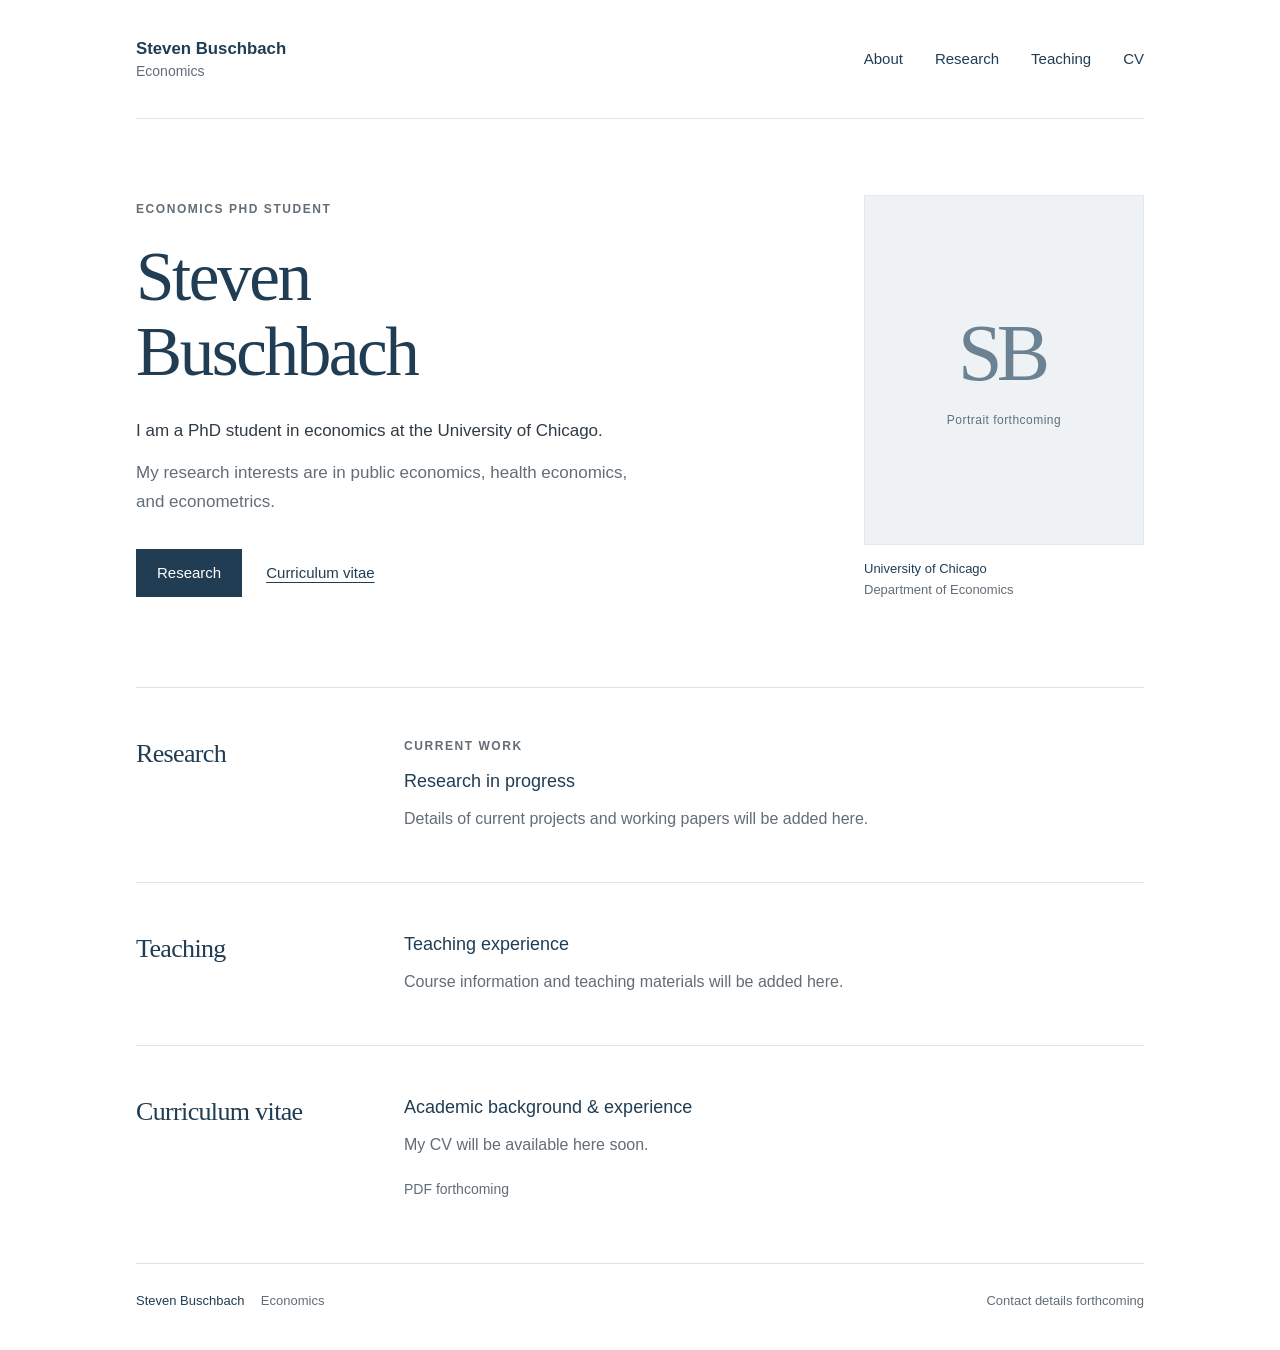
==== index.html @ a8e87dbe "Create academic website for GitHub Pages" ====
<!doctype html>
<html lang="en">
  <head>
    <meta charset="utf-8">
    <meta name="viewport" content="width=device-width, initial-scale=1">
    <meta name="description" content="Steven Buschbach is an economics PhD student at the University of Chicago with interests in public economics, health economics, and econometrics.">
    <meta name="theme-color" content="#203d54">
    <meta name="robots" content="noindex, nofollow">
    <title>Steven Buschbach · Economics</title>
    <link rel="icon" type="image/svg+xml" href="data:image/svg+xml,%3Csvg xmlns='http://www.w3.org/2000/svg' viewBox='0 0 64 64'%3E%3Crect width='64' height='64' rx='8' fill='%23203d54'/%3E%3Ctext x='32' y='43' text-anchor='middle' font-family='Georgia,serif' font-size='35' fill='white'%3ES%3C/text%3E%3C/svg%3E">
    <link rel="stylesheet" href="./styles.css">
  </head>
  <body>
    <a class="skip-link" href="#main">Skip to content</a>
    <div class="site-shell">
      <header class="site-header">
        <a class="wordmark" href="#about" aria-label="Steven Buschbach, home">Steven Buschbach<span>Economics</span></a>
        <nav aria-label="Main navigation">
          <a href="#about">About</a>
          <a href="#research">Research</a>
          <a href="#teaching">Teaching</a>
          <a href="#cv">CV</a>
        </nav>
      </header>

      <main id="main">
        <section class="intro" id="about" aria-labelledby="name">
          <div class="intro-copy">
            <p class="eyebrow">Economics PhD student</p>
            <h1 id="name">Steven<br>Buschbach</h1>
            <p class="bio">I am a PhD student in economics at the University of Chicago.</p>
            <p class="bio secondary">My research interests are in public economics, health economics, and econometrics.</p>
            <div class="intro-links">
              <a class="primary-link" href="#research">Research</a>
              <a class="text-link" href="#cv">Curriculum vitae</a>
            </div>
          </div>
          <figure class="portrait-block">
            <!-- Replace the placeholder below with:
            <img class="portrait" src="./assets/portrait.jpg" alt="Steven Buschbach" width="600" height="750">
            -->
            <div class="portrait-placeholder" role="img" aria-label="Placeholder for a portrait of Steven Buschbach">
              <span class="monogram" aria-hidden="true">SB</span>
              <span class="portrait-note">Portrait forthcoming</span>
            </div>
            <figcaption>University of Chicago <span>Department of Economics</span></figcaption>
          </figure>
        </section>

        <section class="content-section" id="research" aria-labelledby="research-heading">
          <div class="section-label"><h2 id="research-heading">Research</h2></div>
          <div class="section-content">
            <p class="section-kicker">Current work</p>
            <h3>Research in progress</h3>
            <p>Details of current projects and working papers will be added here.</p>
            <!-- PAPER TEMPLATE — duplicate one article per real paper:
            <article class="paper">
              <h3>Paper title</h3>
              <p class="paper-meta">With coauthor names · Working paper, year</p>
              <p>A concise, one-sentence summary of the research question.</p>
              <div class="paper-links"><a href="./assets/paper.pdf">Paper (PDF)</a></div>
              <details><summary>Abstract</summary><p>Full abstract here.</p></details>
            </article>
            -->
          </div>
        </section>

        <section class="content-section" id="teaching" aria-labelledby="teaching-heading">
          <div class="section-label"><h2 id="teaching-heading">Teaching</h2></div>
          <div class="section-content">
            <h3>Teaching experience</h3>
            <p>Course information and teaching materials will be added here.</p>
            <!-- COURSE TEMPLATE:
            <div class="course"><div><h3>Course name</h3><p>Teaching assistant · University</p></div><span>Term, year</span></div>
            -->
          </div>
        </section>

        <section class="content-section cv-section" id="cv" aria-labelledby="cv-heading">
          <div class="section-label"><h2 id="cv-heading">Curriculum vitae</h2></div>
          <div class="section-content">
            <h3>Academic background &amp; experience</h3>
            <p>My CV will be available here soon.</p>
            <!-- When supplied, replace the status below with:
            <a class="primary-link" href="./assets/steven-buschbach-cv.pdf">View CV (PDF)</a>
            -->
            <span class="availability">PDF forthcoming</span>
          </div>
        </section>
      </main>

      <footer class="site-footer">
        <p>Steven Buschbach <span>Economics</span></p>
        <!-- Replace this with a mailto link when the preferred contact email is confirmed. -->
        <span>Contact details forthcoming</span>
      </footer>
    </div>
  </body>
</html>
---- styles.css ----
:root {
  color-scheme: light;
  --ink: #203d54;
  --text: #303b45;
  --muted: #626d76;
  --line: #dce2e6;
  --paper: #fff;
  --wash: #eef2f5;
  --serif: Georgia, "Times New Roman", serif;
  --sans: -apple-system, BlinkMacSystemFont, "Segoe UI", Helvetica, Arial, sans-serif;
}
* { box-sizing: border-box; }
html { scroll-behavior: smooth; scroll-padding-top: 2rem; }
body { margin: 0; background: var(--paper); color: var(--text); font-family: var(--sans); font-size: 1rem; line-height: 1.7; -webkit-font-smoothing: antialiased; }
a { color: var(--ink); text-underline-offset: .25em; text-decoration-thickness: 1px; }
a:hover { color: #0c2232; }
a:focus-visible, summary:focus-visible { outline: 2px solid var(--ink); outline-offset: 5px; border-radius: 2px; }
.site-shell { max-width: 1120px; margin: 0 auto; padding: 0 56px; }
.skip-link { position: absolute; top: -6rem; left: 1rem; padding: .7rem 1rem; background: white; z-index: 10; }
.skip-link:focus { top: 1rem; }
.site-header { min-height: 119px; display: flex; align-items: center; justify-content: space-between; gap: 2rem; border-bottom: 1px solid var(--line); }
.wordmark { text-decoration: none; font-size: 1.05rem; font-weight: 600; line-height: 1.5; }
.wordmark span { display: block; font-size: .875rem; color: var(--muted); font-weight: 400; }
nav { display: flex; flex-wrap: wrap; gap: 2rem; }
nav a { text-decoration: none; font-size: .9375rem; }
nav a:hover { text-decoration: underline; }
.intro { display: grid; grid-template-columns: minmax(0, 1fr) 280px; gap: 90px; align-items: center; padding: 76px 0 86px; }
.eyebrow, .section-kicker { margin: 0 0 1.3rem; text-transform: uppercase; letter-spacing: .13em; font-size: .75rem; font-weight: 600; color: var(--muted); }
h1 { font-family: var(--serif); color: var(--ink); font-weight: 400; font-size: clamp(3rem, 5.4vw, 4.5rem); line-height: 1.08; letter-spacing: -.035em; margin: 0 0 1.75rem; }
.bio { font-size: 1.0625rem; margin: 0 0 .8rem; max-width: 32rem; }
.secondary { color: var(--muted); }
.intro-links { display: flex; align-items: center; flex-wrap: wrap; gap: 1.5rem; margin-top: 2rem; font-size: .9375rem; }
.primary-link { display: inline-block; padding: .65rem 1.25rem; border: 1px solid var(--ink); background: var(--ink); color: white; text-decoration: none; }
.primary-link:hover { color: white; background: #102b40; }
.portrait-block { margin: 0; }
.portrait, .portrait-placeholder { display: block; width: 100%; aspect-ratio: 4 / 5; object-fit: cover; object-position: center; }
.portrait-placeholder { background: var(--wash); border: 1px solid #e2e8ec; display: flex; flex-direction: column; align-items: center; justify-content: center; gap: .8rem; }
.monogram { font-family: var(--serif); font-size: 5rem; color: #6b8293; font-weight: 400; letter-spacing: -.07em; padding-right: .07em; line-height: 1.1; }
.portrait-note { font-size: .75rem; letter-spacing: .04em; color: #5d707f; }
figcaption { padding-top: .9rem; font-size: .8125rem; color: var(--ink); line-height: 1.6; }
figcaption span { display: block; color: var(--muted); }
.content-section { display: grid; grid-template-columns: 220px minmax(0, 1fr); column-gap: 48px; padding: 48px 0 50px; border-top: 1px solid var(--line); }
h2 { margin: 0; font-family: var(--serif); color: var(--ink); font-weight: 400; font-size: 1.625rem; line-height: 1.35; letter-spacing: -.025em; }
h3 { color: var(--ink); font-weight: 500; font-size: 1.125rem; line-height: 1.5; margin: 0 0 .6rem; }
.section-kicker { margin-bottom: .8rem; }
.section-content > p, .paper > p { margin: 0 0 .75rem; color: var(--muted); }
.section-content > :last-child { margin-bottom: 0; }
.availability { display: inline-block; margin-top: .3rem; font-size: .875rem; color: var(--muted); padding: .2rem 0; }
.paper + .paper { border-top: 1px solid var(--line); padding-top: 1.75rem; margin-top: 1.75rem; }
.paper-meta, .paper-links { font-size: .875rem; }
.paper-links { display: flex; flex-wrap: wrap; gap: 1.2rem; }
details { margin-top: .85rem; }
summary { cursor: pointer; color: var(--ink); font-size: .875rem; width: fit-content; }
details p { color: var(--muted); margin: .6rem 0 0; }
.course { display: flex; justify-content: space-between; align-items: baseline; flex-wrap: wrap; gap: 1rem; }
.course p, .course > span { color: var(--muted); font-size: .875rem; margin: 0; }
.cv-section { padding-bottom: 58px; }
.site-footer { display: flex; align-items: center; justify-content: space-between; flex-wrap: wrap; gap: 1rem; padding: 26px 0 38px; border-top: 1px solid var(--line); color: var(--muted); font-size: .8125rem; }
.site-footer p { margin: 0; color: var(--ink); }
.site-footer p span { color: var(--muted); margin-left: .8rem; }
@media (max-width: 900px) {
  .site-shell { padding: 0 36px; }
  .intro { grid-template-columns: minmax(0, 1fr) 230px; gap: 42px; padding: 60px 0; }
  .content-section { grid-template-columns: 180px minmax(0, 1fr); gap: 32px; }
  nav { gap: 1.25rem; }
}
@media (max-width: 650px) {
  .site-shell { padding: 0 24px; }
  .site-header { align-items: flex-start; flex-direction: column; gap: 18px; padding: 25px 0 23px; }
  nav { width: 100%; gap: 1.5rem; }
  .intro { grid-template-columns: minmax(0, 1fr); gap: 38px; padding: 46px 0; }
  h1 { font-size: clamp(2.7rem, 11vw, 4rem); }
  .portrait-block { max-width: 240px; }
  .content-section { grid-template-columns: minmax(0, 1fr); gap: 24px; padding: 34px 0 38px; }
  h2 { font-size: 1.5rem; }
  .site-footer { align-items: flex-start; flex-direction: column; gap: .5rem; }
}
@media (prefers-reduced-motion: reduce) { html { scroll-behavior: auto; } }
@media print {
  .site-shell { max-width: none; padding: 0; }
  nav, .skip-link, .intro-links { display: none; }
  .site-header { min-height: auto; padding-bottom: 1rem; }
  .intro { padding: 2rem 0; grid-template-columns: 1fr 150px; gap: 2rem; }
  h1 { font-size: 2.5rem; }
  .content-section { padding: 1.5rem 0; break-inside: avoid; }
}
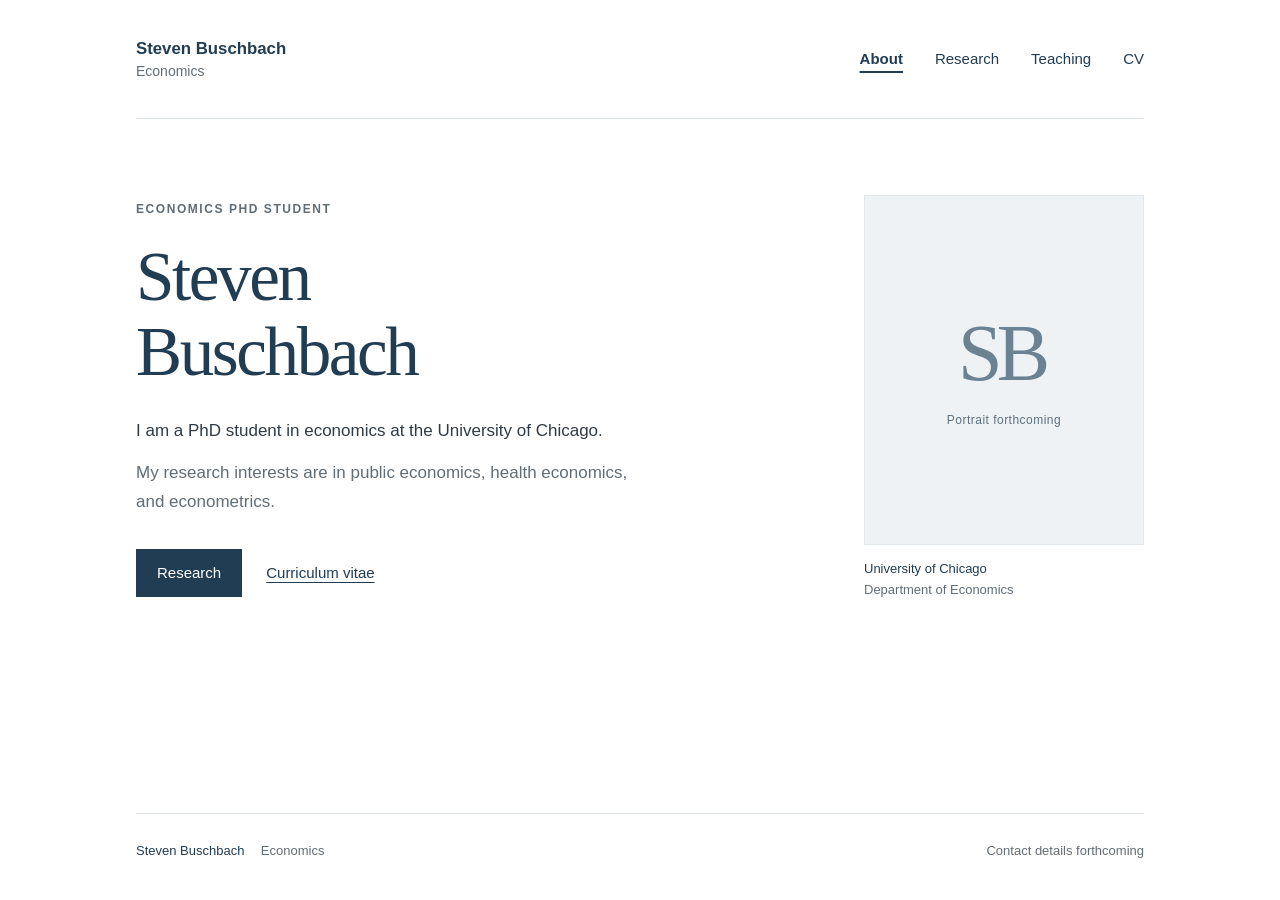
==== commit 39aa0286: "Split academic website into separate pages" ====
--- a/index.html
+++ b/index.html
@@ -6,7 +6,7 @@
     <meta name="description" content="Steven Buschbach is an economics PhD student at the University of Chicago with interests in public economics, health economics, and econometrics.">
     <meta name="theme-color" content="#203d54">
     <meta name="robots" content="noindex, nofollow">
-    <title>Steven Buschbach · Economics</title>
+    <title>About · Steven Buschbach</title>
     <link rel="icon" type="image/svg+xml" href="data:image/svg+xml,%3Csvg xmlns='http://www.w3.org/2000/svg' viewBox='0 0 64 64'%3E%3Crect width='64' height='64' rx='8' fill='%23203d54'/%3E%3Ctext x='32' y='43' text-anchor='middle' font-family='Georgia,serif' font-size='35' fill='white'%3ES%3C/text%3E%3C/svg%3E">
     <link rel="stylesheet" href="./styles.css">
   </head>
@@ -14,12 +14,12 @@
     <a class="skip-link" href="#main">Skip to content</a>
     <div class="site-shell">
       <header class="site-header">
-        <a class="wordmark" href="#about" aria-label="Steven Buschbach, home">Steven Buschbach<span>Economics</span></a>
+        <a class="wordmark" href="./index.html" aria-label="Steven Buschbach, home">Steven Buschbach<span>Economics</span></a>
         <nav aria-label="Main navigation">
-          <a href="#about">About</a>
-          <a href="#research">Research</a>
-          <a href="#teaching">Teaching</a>
-          <a href="#cv">CV</a>
+          <a href="./index.html" aria-current="page">About</a>
+          <a href="./research.html">Research</a>
+          <a href="./teaching.html">Teaching</a>
+          <a href="./cv.html">CV</a>
         </nav>
       </header>
 
@@ -31,8 +31,8 @@
             <p class="bio">I am a PhD student in economics at the University of Chicago.</p>
             <p class="bio secondary">My research interests are in public economics, health economics, and econometrics.</p>
             <div class="intro-links">
-              <a class="primary-link" href="#research">Research</a>
-              <a class="text-link" href="#cv">Curriculum vitae</a>
+              <a class="primary-link" href="./research.html">Research</a>
+              <a class="text-link" href="./cv.html">Curriculum vitae</a>
             </div>
           </div>
           <figure class="portrait-block">
@@ -46,47 +46,6 @@
             <figcaption>University of Chicago <span>Department of Economics</span></figcaption>
           </figure>
         </section>
-
-        <section class="content-section" id="research" aria-labelledby="research-heading">
-          <div class="section-label"><h2 id="research-heading">Research</h2></div>
-          <div class="section-content">
-            <p class="section-kicker">Current work</p>
-            <h3>Research in progress</h3>
-            <p>Details of current projects and working papers will be added here.</p>
-            <!-- PAPER TEMPLATE — duplicate one article per real paper:
-            <article class="paper">
-              <h3>Paper title</h3>
-              <p class="paper-meta">With coauthor names · Working paper, year</p>
-              <p>A concise, one-sentence summary of the research question.</p>
-              <div class="paper-links"><a href="./assets/paper.pdf">Paper (PDF)</a></div>
-              <details><summary>Abstract</summary><p>Full abstract here.</p></details>
-            </article>
-            -->
-          </div>
-        </section>
-
-        <section class="content-section" id="teaching" aria-labelledby="teaching-heading">
-          <div class="section-label"><h2 id="teaching-heading">Teaching</h2></div>
-          <div class="section-content">
-            <h3>Teaching experience</h3>
-            <p>Course information and teaching materials will be added here.</p>
-            <!-- COURSE TEMPLATE:
-            <div class="course"><div><h3>Course name</h3><p>Teaching assistant · University</p></div><span>Term, year</span></div>
-            -->
-          </div>
-        </section>
-
-        <section class="content-section cv-section" id="cv" aria-labelledby="cv-heading">
-          <div class="section-label"><h2 id="cv-heading">Curriculum vitae</h2></div>
-          <div class="section-content">
-            <h3>Academic background &amp; experience</h3>
-            <p>My CV will be available here soon.</p>
-            <!-- When supplied, replace the status below with:
-            <a class="primary-link" href="./assets/steven-buschbach-cv.pdf">View CV (PDF)</a>
-            -->
-            <span class="availability">PDF forthcoming</span>
-          </div>
-        </section>
       </main>
 
       <footer class="site-footer">
--- a/styles.css
+++ b/styles.css
@@ -15,7 +15,8 @@
 a { color: var(--ink); text-underline-offset: .25em; text-decoration-thickness: 1px; }
 a:hover { color: #0c2232; }
 a:focus-visible, summary:focus-visible { outline: 2px solid var(--ink); outline-offset: 5px; border-radius: 2px; }
-.site-shell { max-width: 1120px; margin: 0 auto; padding: 0 56px; }
+.site-shell { max-width: 1120px; min-height: 100vh; min-height: 100svh; margin: 0 auto; padding: 0 56px; display: flex; flex-direction: column; }
+main { flex: 1; }
 .skip-link { position: absolute; top: -6rem; left: 1rem; padding: .7rem 1rem; background: white; z-index: 10; }
 .skip-link:focus { top: 1rem; }
 .site-header { min-height: 119px; display: flex; align-items: center; justify-content: space-between; gap: 2rem; border-bottom: 1px solid var(--line); }
@@ -24,6 +25,10 @@
 nav { display: flex; flex-wrap: wrap; gap: 2rem; }
 nav a { text-decoration: none; font-size: .9375rem; }
 nav a:hover { text-decoration: underline; }
+nav a[aria-current="page"] { font-weight: 600; text-decoration: underline; text-decoration-thickness: 2px; text-underline-offset: .45em; }
+.page-heading { padding: 72px 0 48px; }
+.page-heading h1 { font-size: clamp(2.5rem, 5vw, 3.5rem); margin-bottom: 0; }
+.page-intro { max-width: 40rem; margin: 1.5rem 0 0; font-size: 1.0625rem; color: var(--muted); }
 .intro { display: grid; grid-template-columns: minmax(0, 1fr) 280px; gap: 90px; align-items: center; padding: 76px 0 86px; }
 .eyebrow, .section-kicker { margin: 0 0 1.3rem; text-transform: uppercase; letter-spacing: .13em; font-size: .75rem; font-weight: 600; color: var(--muted); }
 h1 { font-family: var(--serif); color: var(--ink); font-weight: 400; font-size: clamp(3rem, 5.4vw, 4.5rem); line-height: 1.08; letter-spacing: -.035em; margin: 0 0 1.75rem; }
@@ -69,6 +74,7 @@
   .site-header { align-items: flex-start; flex-direction: column; gap: 18px; padding: 25px 0 23px; }
   nav { width: 100%; gap: 1.5rem; }
   .intro { grid-template-columns: minmax(0, 1fr); gap: 38px; padding: 46px 0; }
+  .page-heading { padding: 44px 0 32px; }
   h1 { font-size: clamp(2.7rem, 11vw, 4rem); }
   .portrait-block { max-width: 240px; }
   .content-section { grid-template-columns: minmax(0, 1fr); gap: 24px; padding: 34px 0 38px; }
@@ -77,7 +83,8 @@
 }
 @media (prefers-reduced-motion: reduce) { html { scroll-behavior: auto; } }
 @media print {
-  .site-shell { max-width: none; padding: 0; }
+  .site-shell { max-width: none; min-height: 0; padding: 0; }
+  .page-heading { padding: 2rem 0; }
   nav, .skip-link, .intro-links { display: none; }
   .site-header { min-height: auto; padding-bottom: 1rem; }
   .intro { padding: 2rem 0; grid-template-columns: 1fr 150px; gap: 2rem; }
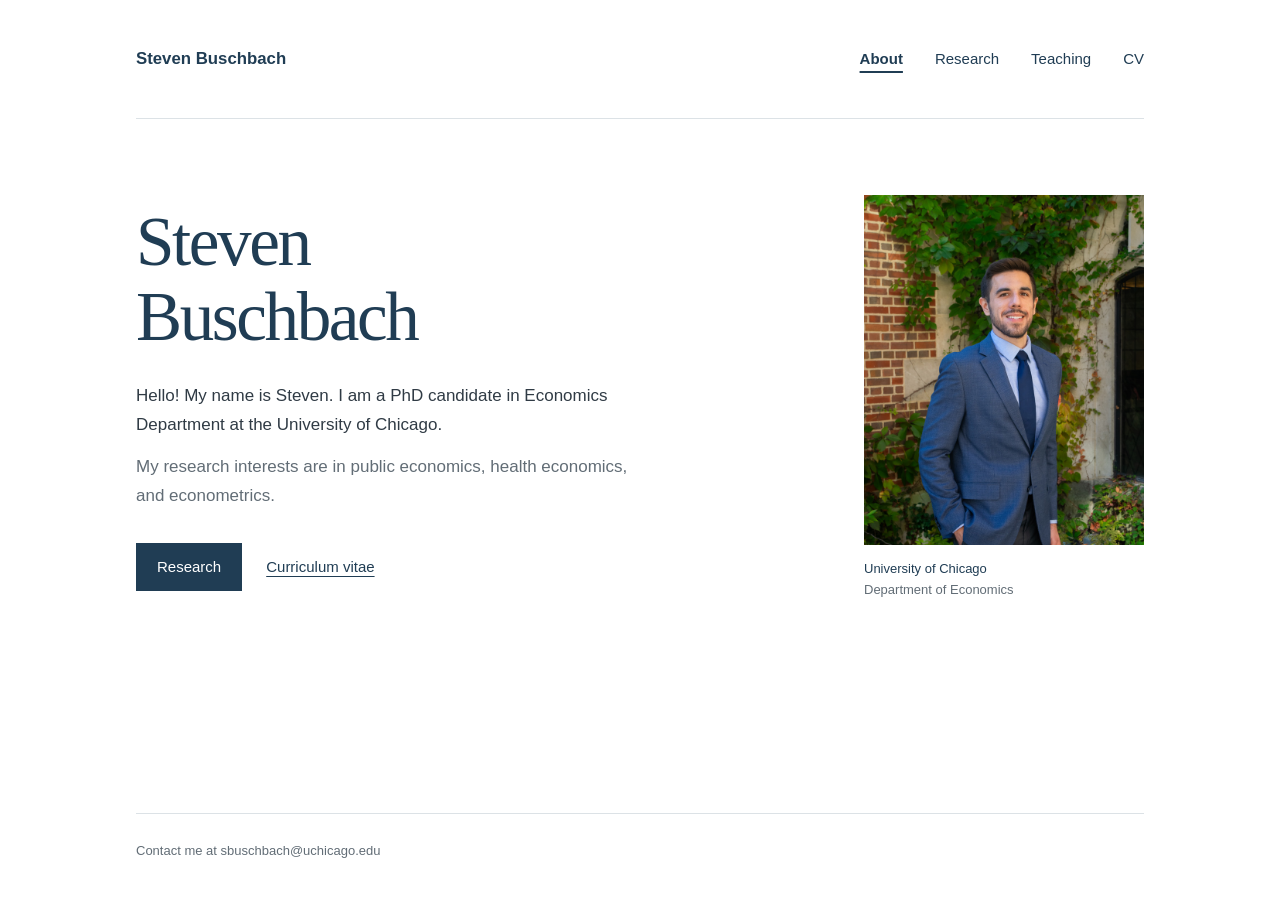
==== commit 83779495: "Publish academic website with portrait and updated content" ====
--- a/index.html
+++ b/index.html
@@ -5,16 +5,15 @@
     <meta name="viewport" content="width=device-width, initial-scale=1">
     <meta name="description" content="Steven Buschbach is an economics PhD student at the University of Chicago with interests in public economics, health economics, and econometrics.">
     <meta name="theme-color" content="#203d54">
-    <meta name="robots" content="noindex, nofollow">
     <title>About · Steven Buschbach</title>
     <link rel="icon" type="image/svg+xml" href="data:image/svg+xml,%3Csvg xmlns='http://www.w3.org/2000/svg' viewBox='0 0 64 64'%3E%3Crect width='64' height='64' rx='8' fill='%23203d54'/%3E%3Ctext x='32' y='43' text-anchor='middle' font-family='Georgia,serif' font-size='35' fill='white'%3ES%3C/text%3E%3C/svg%3E">
-    <link rel="stylesheet" href="./styles.css">
+    <link rel="stylesheet" href="./styles.css?v=2">
   </head>
   <body>
     <a class="skip-link" href="#main">Skip to content</a>
     <div class="site-shell">
       <header class="site-header">
-        <a class="wordmark" href="./index.html" aria-label="Steven Buschbach, home">Steven Buschbach<span>Economics</span></a>
+        <a class="wordmark" href="./index.html" aria-label="Steven Buschbach, home">Steven Buschbach</a>
         <nav aria-label="Main navigation">
           <a href="./index.html" aria-current="page">About</a>
           <a href="./research.html">Research</a>
@@ -26,9 +25,8 @@
       <main id="main">
         <section class="intro" id="about" aria-labelledby="name">
           <div class="intro-copy">
-            <p class="eyebrow">Economics PhD student</p>
             <h1 id="name">Steven<br>Buschbach</h1>
-            <p class="bio">I am a PhD student in economics at the University of Chicago.</p>
+            <p class="bio">Hello! My name is Steven. I am a PhD candidate in Economics Department at the University of Chicago.</p>
             <p class="bio secondary">My research interests are in public economics, health economics, and econometrics.</p>
             <div class="intro-links">
               <a class="primary-link" href="./research.html">Research</a>
@@ -36,22 +34,14 @@
             </div>
           </div>
           <figure class="portrait-block">
-            <!-- Replace the placeholder below with:
-            <img class="portrait" src="./assets/portrait.jpg" alt="Steven Buschbach" width="600" height="750">
-            -->
-            <div class="portrait-placeholder" role="img" aria-label="Placeholder for a portrait of Steven Buschbach">
-              <span class="monogram" aria-hidden="true">SB</span>
-              <span class="portrait-note">Portrait forthcoming</span>
-            </div>
+            <img class="portrait" src="./assets/portrait.jpg" alt="Steven Buschbach" width="724" height="1086">
             <figcaption>University of Chicago <span>Department of Economics</span></figcaption>
           </figure>
         </section>
       </main>
 
       <footer class="site-footer">
-        <p>Steven Buschbach <span>Economics</span></p>
-        <!-- Replace this with a mailto link when the preferred contact email is confirmed. -->
-        <span>Contact details forthcoming</span>
+        <span>Contact me at sbuschbach@uchicago.edu</span>
       </footer>
     </div>
   </body>
--- a/styles.css
+++ b/styles.css
@@ -38,10 +38,7 @@
 .primary-link { display: inline-block; padding: .65rem 1.25rem; border: 1px solid var(--ink); background: var(--ink); color: white; text-decoration: none; }
 .primary-link:hover { color: white; background: #102b40; }
 .portrait-block { margin: 0; }
-.portrait, .portrait-placeholder { display: block; width: 100%; aspect-ratio: 4 / 5; object-fit: cover; object-position: center; }
-.portrait-placeholder { background: var(--wash); border: 1px solid #e2e8ec; display: flex; flex-direction: column; align-items: center; justify-content: center; gap: .8rem; }
-.monogram { font-family: var(--serif); font-size: 5rem; color: #6b8293; font-weight: 400; letter-spacing: -.07em; padding-right: .07em; line-height: 1.1; }
-.portrait-note { font-size: .75rem; letter-spacing: .04em; color: #5d707f; }
+.portrait { display: block; width: 100%; height: auto; aspect-ratio: 4 / 5; object-fit: cover; object-position: 50% 35%; }
 figcaption { padding-top: .9rem; font-size: .8125rem; color: var(--ink); line-height: 1.6; }
 figcaption span { display: block; color: var(--muted); }
 .content-section { display: grid; grid-template-columns: 220px minmax(0, 1fr); column-gap: 48px; padding: 48px 0 50px; border-top: 1px solid var(--line); }
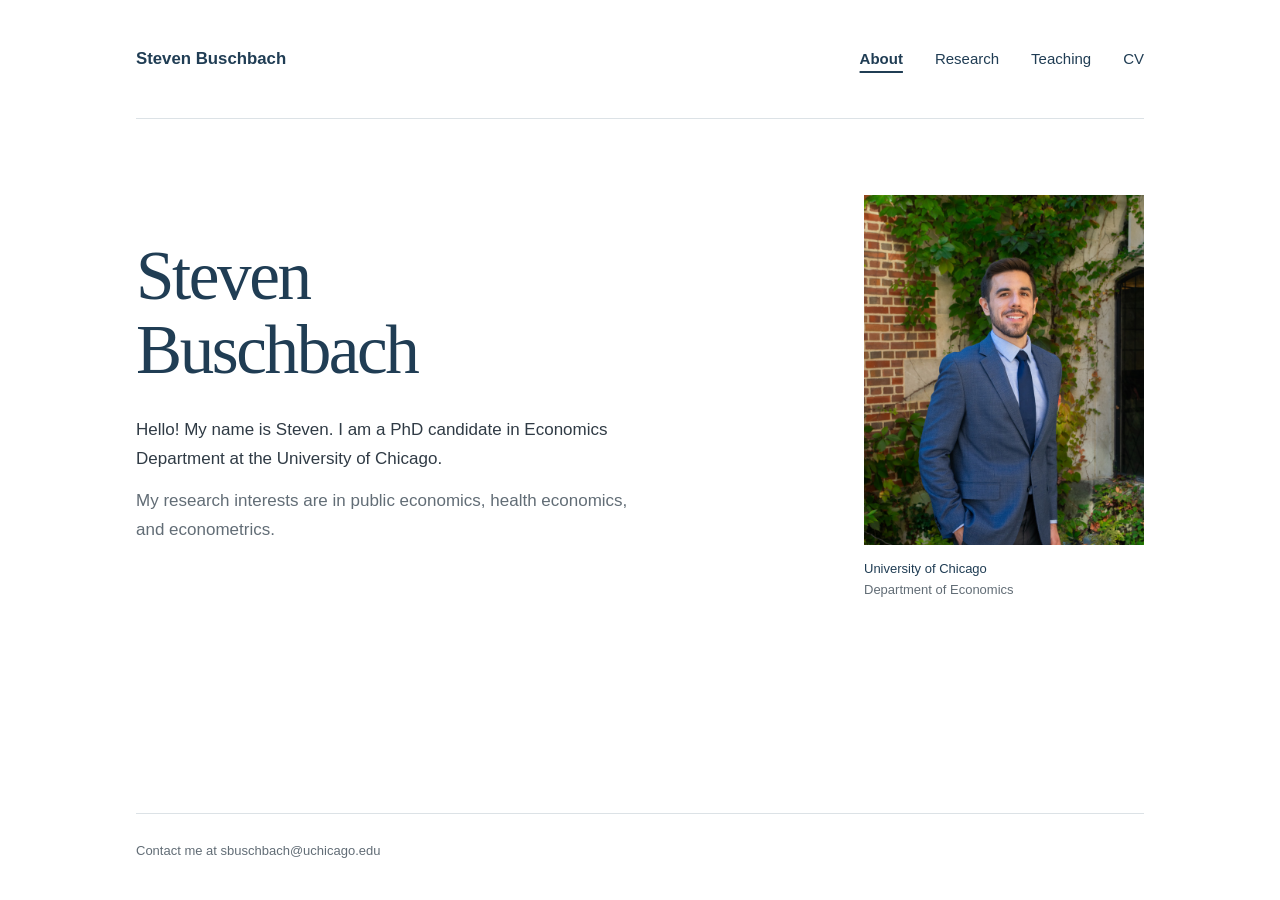
==== commit 39646ad5: "Remove duplicate home page research and CV links" ====
--- a/index.html
+++ b/index.html
@@ -18,7 +18,7 @@
           <a href="./index.html" aria-current="page">About</a>
           <a href="./research.html">Research</a>
           <a href="./teaching.html">Teaching</a>
-          <a href="./cv.html">CV</a>
+          <a href="./assets/buschbach_cv.pdf" download="buschbach_cv.pdf">CV</a>
         </nav>
       </header>
 
@@ -28,10 +28,6 @@
             <h1 id="name">Steven<br>Buschbach</h1>
             <p class="bio">Hello! My name is Steven. I am a PhD candidate in Economics Department at the University of Chicago.</p>
             <p class="bio secondary">My research interests are in public economics, health economics, and econometrics.</p>
-            <div class="intro-links">
-              <a class="primary-link" href="./research.html">Research</a>
-              <a class="text-link" href="./cv.html">Curriculum vitae</a>
-            </div>
           </div>
           <figure class="portrait-block">
             <img class="portrait" src="./assets/portrait.jpg" alt="Steven Buschbach" width="724" height="1086">
